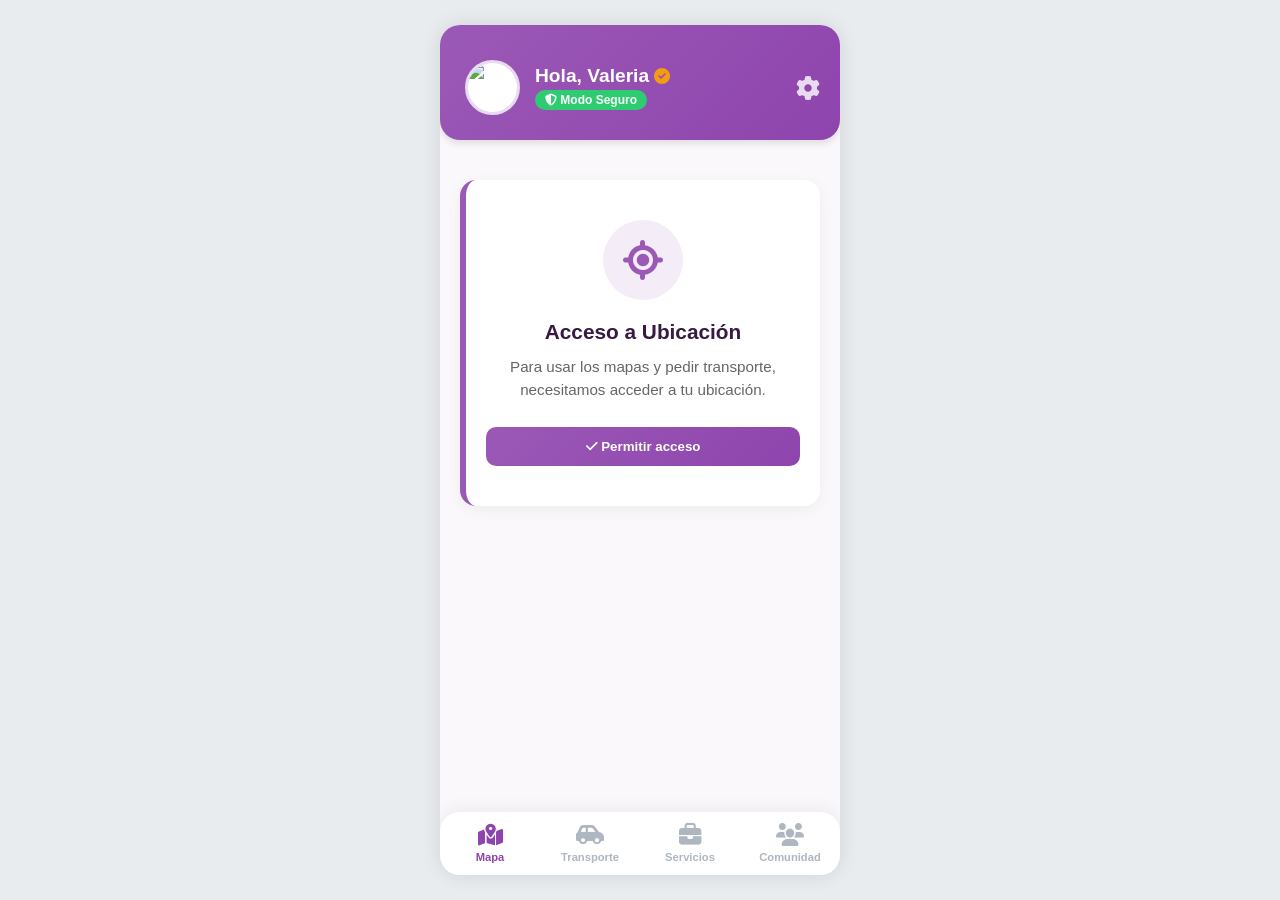
==== index.html @ e9f12853 "Primer commit" ====
<!DOCTYPE html>
<html lang="es">
<head>
    <meta charset="UTF-8">
    <meta name="viewport" content="width=device-width, initial-scale=1.0, maximum-scale=1.0, user-scalable=no">
    <title>App Segura - Interfaz Principal</title>
    
    <!-- Librerías externas -->
    <link rel="stylesheet" href="https://cdnjs.cloudflare.com/ajax/libs/font-awesome/6.4.0/css/all.min.css">
    <link rel="stylesheet" href="https://unpkg.com/leaflet@1.9.4/dist/leaflet.css" />
    <script src="https://unpkg.com/leaflet@1.9.4/dist/leaflet.js"></script>
    
    <!-- Estilos propios -->
    <link rel="stylesheet" href="uni-styles.css">
</head>
<body>

    <div class="app-container">
        
        <!-- Header -->
        <header class="header-perfil">
            <div class="perfil-info-agrupado" onclick="abrirModalPerfil()" title="Ver mi perfil">
                <img src="https://cdn-icons-png.flaticon.com/512/4140/4140047.png" alt="Perfil" id="mi-foto-perfil" class="foto-perfil">
                <div class="info-perfil">
                    <h2>Hola, Valeria <i class="fa-solid fa-circle-check" style="color: #f39c12; font-size: 1rem;"></i></h2>
                    <div class="etiqueta-segura"><i class="fa-solid fa-shield-halved"></i> Modo Seguro</div>
                </div>
            </div>
            <i class="fa-solid fa-gear btn-engranaje" onclick="cambiarVista('configuracion', null)"></i>
        </header>

        <!-- Contenedor de Modales (se carga dinámicamente) -->
        <div id="contenedor-modales"></div>

        <!-- Contenedor de Vistas (se cargan dinámicamente) -->
        <main class="contenido-vistas" id="contenido-vistas"></main>

        <!-- Barra de Navegación Inferior -->
        <nav class="barra-inferior">
            <div class="nav-item activo" id="nav-mapa" onclick="cambiarVista('mapa', this)">
                <i class="fa-solid fa-map-location-dot"></i>
                <span>Mapa</span>
            </div>
            <div class="nav-item" id="nav-transporte" onclick="cambiarVista('transporte', this)">
                <i class="fa-solid fa-car-side"></i>
                <span>Transporte</span>
            </div>
            <div class="nav-item" id="nav-servicios" onclick="cambiarVista('servicios', this)">
                <i class="fa-solid fa-briefcase"></i>
                <span>Servicios</span>
            </div>
            <div class="nav-item" id="nav-comunidad" onclick="cambiarVista('comunidad', this)">
                <i class="fa-solid fa-users"></i>
                <span>Comunidad</span>
            </div>
        </nav>
    </div>

    <!-- Scripts organizados por módulos -->
    <script src="js/datos.js"></script>
    <script src="js/ui-modales.js"></script>
    <script src="js/mapa.js"></script>
    <script src="js/transporte.js"></script>
    <script src="js/servicios.js"></script>
    <script src="js/comunidad.js"></script>
    <script src="js/configuracion.js"></script>
    <script src="js/navegacion.js"></script>
    <script src="js/sistema-alertas.js"></script>
    <script src="js/cargar-vistas.js"></script>
</body>
</html>
---- uni-styles.css ----
/* --- ESTILOS GENERALES --- */
* { box-sizing: border-box; margin: 0; padding: 0; font-family: 'Segoe UI', Tahoma, Geneva, Verdana, sans-serif; }
body { background-color: #e9ecef; display: flex; justify-content: center; align-items: center; height: 100vh; overflow: hidden; }
.app-container { width: 100%; max-width: 400px; height: 100vh; background-color: #fbf8fc; display: flex; flex-direction: column; position: relative; box-shadow: 0 0 20px rgba(0,0,0,0.1); overflow: hidden; }
@media (min-width: 401px) { .app-container { border-radius: 20px; height: 95vh; max-height: 850px; } }

/* --- ENCABEZADO --- */
.header-perfil { background: linear-gradient(135deg, #9b59b6, #8e44ad); color: white; padding: 30px 20px 20px 20px; display: flex; align-items: center; justify-content: space-between; border-bottom-left-radius: 20px; border-bottom-right-radius: 20px; box-shadow: 0 4px 6px rgba(0,0,0,0.1); z-index: 10; }
.perfil-info-agrupado { display: flex; align-items: center; cursor: pointer; transition: transform 0.2s; padding: 5px; border-radius: 10px; }
.perfil-info-agrupado:active { transform: scale(0.95); background: rgba(255,255,255,0.1); }
.foto-perfil { width: 55px; height: 55px; border-radius: 50%; border: 3px solid #e8daef; object-fit: cover; margin-right: 15px; background: white; }
.info-perfil h2 { font-size: 1.2rem; margin-bottom: 3px; display: flex; align-items: center; gap: 5px; }
.etiqueta-segura { background-color: #2ecc71; color: white; font-size: 0.75rem; padding: 3px 10px; border-radius: 12px; font-weight: bold; display: inline-block; }
.btn-engranaje { font-size: 1.5rem; color: #e8daef; cursor: pointer; transition: transform 0.3s, color 0.3s; }

/* --- MODALES REUTILIZABLES --- */
.modal-overlay { position: absolute; top: 0; left: 0; width: 100%; height: 100%; background: rgba(0,0,0,0.6); z-index: 999; display: none; align-items: center; justify-content: center; opacity: 0; transition: opacity 0.3s; backdrop-filter: blur(3px); }
.modal-overlay.mostrar { display: flex; opacity: 1; }
.modal-contenido { background: white; padding: 30px 20px; border-radius: 20px; width: 85%; max-height: 80vh; overflow-y: auto; text-align: center; position: relative; transform: translateY(20px); transition: transform 0.3s; box-shadow: 0 10px 25px rgba(0,0,0,0.2); border-top: 8px solid #9b59b6; }
.modal-overlay.mostrar .modal-contenido { transform: translateY(0); }
.btn-cerrar-modal { position: absolute; top: 15px; right: 15px; font-size: 1.2rem; color: #ccc; cursor: pointer; border: none; background: none; padding: 5px; }
.foto-modal { width: 80px; height: 80px; border-radius: 50%; border: 4px solid #e8daef; object-fit: cover; margin-bottom: 10px; }
.dato-perfil { margin-bottom: 12px; text-align: left; background: #fbf8fc; padding: 12px 15px; border-radius: 12px; border-left: 3px solid #d2b4de; }
.dato-perfil label { display: block; font-size: 0.75rem; color: #888; margin-bottom: 4px; text-transform: uppercase; font-weight: bold; letter-spacing: 0.5px; }
.dato-perfil span { font-size: 1rem; color: #333; font-weight: 500; }
.resena-caja { background: #f8f9fa; padding: 12px; border-radius: 10px; font-size: 0.85rem; color: #555; margin-bottom: 8px; border-left: 3px solid #2ecc71; text-align: left; }

/* --- VISTAS GLOBALES --- */
.contenido-vistas { flex-grow: 1; overflow-y: auto; padding: 20px; padding-bottom: 80px; }
.vista { display: none; animation: fadeIn 0.3s ease-in-out; }
.vista.activa { display: block; }
.oculto { display: none !important; }
@keyframes fadeIn { from { opacity: 0; transform: translateY(10px); } to { opacity: 1; transform: translateY(0); } }
.titulo-seccion { color: #351a42; margin-bottom: 15px; font-weight: bold; font-size: 1.3rem; }

/* --- MAPAS Y TARJETAS --- */
.contenedor-mapa-estilo { position: relative; border-radius: 16px; overflow: hidden; box-shadow: 0 4px 15px rgba(142,68,173,0.15); margin-bottom: 15px; background-color: #e8daef; }
#mapa-interactivo, #mapa-transporte, #mapa-negocio, #mapa-geocerca { height: 230px; width: 100%; border: none; z-index: 1; }

.tarjeta-estilo-imagen { background-color: white; padding: 20px; border-radius: 16px; box-shadow: 0 4px 15px rgba(0,0,0,0.05); margin-bottom: 15px; border-left: 6px solid #9b59b6; cursor: pointer; transition: transform 0.2s; }
.tarjeta-estilo-imagen:active { transform: scale(0.98); }
.tarjeta-estilo-imagen h4 { color: #351a42; margin-bottom: 12px; font-size: 1.1rem; }
.lista-estilo-imagen { list-style: none; color: #666; font-size: 0.95rem; }
.lista-estilo-imagen li { margin-bottom: 12px; display: flex; align-items: center; gap: 10px; padding: 8px; border-radius: 8px; transition: background 0.2s; cursor: pointer; }
.pin-rosado { color: #d81b60; font-size: 1.2rem; }
.item-interactivo:hover { background-color: #f4ecf7; transform: translateX(5px); transition: all 0.2s; }

/* --- MARCADOR USUARIA --- */
.contenedor-marcador-usuaria { background-color: white; border: 3px solid #8e44ad; border-radius: 50%; width: 45px; height: 45px; display: flex; align-items: center; justify-content: center; box-shadow: 0 0 15px rgba(142,68,173,0.8); animation: pulso-usuaria 2s infinite; }
.icono-marcador-usuaria { color: #8e44ad; font-size: 24px; }
@keyframes pulso-usuaria { 0% { box-shadow: 0 0 0 0 rgba(142,68,173,0.7); } 70% { box-shadow: 0 0 0 15px rgba(142,68,173,0); } 100% { box-shadow: 0 0 0 0 rgba(142,68,173,0); } }

/* --- TRANSPORTE Y SERVICIOS --- */
.input-viaje-container { display: flex; align-items: center; gap: 10px; margin-bottom: 12px; background: #f8f9fa; padding: 12px; border-radius: 10px; border: 1px solid #eee; }
.input-viaje { border: none; background: transparent; width: 100%; outline: none; color: #333; font-size: 0.95rem; }
.tarjeta-conductora, .tarjeta-perfil { background: white; border: 1px solid #f0e6f6; border-radius: 12px; padding: 15px; display: flex; align-items: center; gap: 15px; cursor: pointer; box-shadow: 0 2px 8px rgba(0,0,0,0.03); margin-bottom:10px; transition: transform 0.2s, border-color 0.2s; }
.tarjeta-conductora:hover, .tarjeta-perfil:hover { transform: scale(1.02); border-color: #9b59b6; }
.avatar-conductora { width: 55px; height: 55px; border-radius: 50%; object-fit: cover; border: 3px solid #e8daef; }
.info-conductora { flex-grow: 1; }
.nombre-conductora { font-weight: bold; color: #333; font-size: 1rem; display: flex; align-items: center; gap: 5px; margin-bottom: 3px; }
.auto-conductora { font-size: 0.8rem; color: #666; }
.precio-conductora { font-weight: bold; color: #9b59b6; font-size: 1.2rem; text-align: right; }

.btn-volver { background: none; border: none; color: #8e44ad; font-weight: bold; font-size: 1rem; cursor: pointer; margin-bottom: 15px; display: flex; align-items: center; gap: 5px; padding:0; }
.pestañas-toggle { display: flex; background: #e8daef; border-radius: 12px; overflow: hidden; margin-bottom: 15px; }
.tab-btn { flex: 1; padding: 10px; border: none; background: transparent; font-weight: bold; color: #8e44ad; cursor: pointer; transition: 0.3s; }
.tab-btn.activo { background: #9b59b6; color: white; }
.lista-perfiles { display: flex; flex-direction: column; gap: 10px; }
.categoria-chip { background: #f4ecf7; color: #9b59b6; padding: 4px 10px; border-radius: 20px; font-size: 0.75rem; font-weight: bold; display: inline-block; margin-bottom: 5px; }

/* --- COMUNIDAD, ALERTAS Y CHAT --- */
.tarjeta-acordeon { background-color: white; border-radius: 16px; box-shadow: 0 4px 10px rgba(0,0,0,0.05); margin-bottom: 15px; overflow: hidden; border-left: 6px solid #9b59b6; }
.acordeon-header { padding: 18px 20px; display: flex; justify-content: space-between; align-items: center; cursor: pointer; background-color: white; }
.acordeon-header h4 { color: #351a42; margin: 0; font-size: 1.1rem; display: flex; align-items: center; gap: 10px; }
.acordeon-contenido { padding: 0 20px 20px 20px; display: none; border-top: 1px solid #f0e6f6; margin-top: 5px; padding-top: 15px; animation: fadeIn 0.3s; }
.icono-flecha { transition: transform 0.3s; color: #9b59b6; font-size: 1.2rem; }
.acordeon-header.activo .icono-flecha { transform: rotate(180deg); }
.acordeon-header.activo + .acordeon-contenido { display: block; }

.formulario-alerta { background: #fdfafb; border: 1px solid #f8e8eb; padding: 15px; border-radius: 12px; margin-bottom: 15px; }
.textarea-app { width: 100%; border: 1px solid #f0e6f6; border-radius: 8px; padding: 10px; resize: none; outline: none; font-family: inherit; font-size: 0.9rem; }
.opciones-alerta { display: flex; justify-content: space-between; align-items: center; margin-top: 10px; }
.checkbox-anonimo { font-size: 0.85rem; color: #666; display: flex; align-items: center; gap: 5px; cursor: pointer; font-weight: bold; }

.burbuja-comunidad { background-color: #fdfafb; border: 1px solid #f8e8eb; border-radius: 12px; padding: 15px; margin-bottom: 18px; border-left: 4px solid #9b59b6; transition: background 0.2s, transform 0.2s; box-shadow: 0 3px 8px rgba(0,0,0,0.03); cursor:pointer;}
.burbuja-alerta { border-left-color: #e74c3c; } 
.burbuja-alerta:hover { background-color: #fdedef; transform: translateX(5px); }

.alerta-header { display: flex; align-items: center; gap: 8px; margin-bottom: 8px; font-size: 0.9rem; color: #333; }
.avatar-mini { width: 32px; height: 32px; border-radius: 50%; object-fit: cover; background-color: #eee; border: 1px solid #ddd; }
.tiempo { color: #999; font-size: 0.75rem; margin-left: auto; }

.tarjeta-info { background: white; border: 1px solid #f0e6f6; border-radius: 12px; padding: 15px; margin-bottom: 12px; display: flex; gap: 15px; align-items: flex-start; }
.icono-info { background: #f4ecf7; color: #9b59b6; width: 40px; height: 40px; border-radius: 10px; display: flex; align-items: center; justify-content: center; font-size: 1.2rem; flex-shrink: 0; }
.texto-info h5 { color: #351a42; margin-bottom: 5px; font-size: 0.95rem; }
.texto-info p { color: #666; font-size: 0.85rem; line-height: 1.4; }

.btn-emergencia { display: flex; align-items: center; justify-content: space-between; background: #fff; border: 2px solid #fdedef; color: #c0392b; font-weight: bold; text-decoration: none; padding: 15px; border-radius: 12px; margin-bottom: 10px; transition: transform 0.2s, background 0.2s; }
.btn-emergencia:active { transform: scale(0.98); background: #fdedef; }
.btn-emergencia i.icono-izq { font-size: 1.3rem; width: 30px; text-align: center; }
.btn-emergencia i.icono-der { color: #e74c3c; opacity: 0.5; }

/* --- BOTONES COMPARTIDOS --- */
.btn-accion { background: linear-gradient(135deg, #9b59b6, #8e44ad); color: white; padding: 12px; border: none; border-radius: 10px; cursor: pointer; width: 100%; margin-top: 10px; font-weight: bold; transition: 0.2s; display: block; text-align: center; text-decoration: none; box-sizing: border-box;}
.btn-secundario { background: white; color: #8e44ad; border: 2px solid #8e44ad; }
.btn-llamar { background: linear-gradient(135deg, #2ecc71, #27ae60); }
.btn-alerta-rojo { margin-top: 0; padding: 8px 15px; width: auto; background: linear-gradient(135deg, #e74c3c, #c0392b); font-size: 0.9rem; }

/* --- CONFIGURACIÓN --- */
.fila-ajuste { display: flex; justify-content: space-between; align-items: center; margin-bottom: 10px; }
.switch { position: relative; display: inline-block; width: 50px; height: 26px; }
.switch input { opacity: 0; width: 0; height: 0; }
.slider { position: absolute; cursor: pointer; top: 0; left: 0; right: 0; bottom: 0; background-color: #ccc; transition: .4s; border-radius: 26px; }
.slider:before { position: absolute; content: ""; height: 18px; width: 18px; left: 4px; bottom: 4px; background-color: white; transition: .4s; border-radius: 50%; }
input:checked + .slider { background-color: #e056fd; } input:checked + .slider:before { transform: translateX(24px); }
.input-form { width: 100%; padding: 12px; margin-top: 10px; border: 2px solid #f0e6f6; border-radius: 10px; outline: none; transition: 0.3s; }
.separador-elegante { border: 0; height: 1px; background: linear-gradient(to right, transparent, #d2b4de, transparent); margin: 25px 0; }

/* Calendario */
.calendario-header { display: flex; justify-content: space-between; align-items: center; margin-top: 15px; margin-bottom: 10px; color: #4a235a; font-weight: bold; }
.dias-semana { display: grid; grid-template-columns: repeat(7, 1fr); text-align: center; font-size: 0.75rem; color: #888; font-weight: bold; margin-bottom: 5px; }
.dias-grid { display: grid; grid-template-columns: repeat(7, 1fr); gap: 5px; text-align: center; }
.dia { padding: 8px 0; border-radius: 8px; font-size: 0.9rem; cursor: pointer; background-color: #f8f9fa; color: #555; transition: 0.2s; border: 1px solid transparent; }
.fase-periodo { background-color: #ff7675; color: white; font-weight: bold; }
.fase-fertil { background-color: #74b9ff; color: white; font-weight: bold; }
.fase-infertil { background-color: #e8daef; color: #4a235a; }
.dia-vacio { background-color: transparent; cursor: default; }
.leyenda { display: flex; justify-content: space-around; font-size: 0.7rem; margin-top: 15px; padding-top: 10px; border-top: 1px dashed #eee; }
.punto-color { display: inline-block; width: 10px; height: 10px; border-radius: 50%; margin-right: 4px; vertical-align: middle; }
.caja-ia { background-color: #f4ecf7; padding: 15px; border-radius: 10px; margin-top: 15px; border: 1px dashed #9b59b6; display: none; }

/* --- BARRA INFERIOR --- */
.barra-inferior { position: absolute; bottom: 0; width: 100%; background-color: white; display: flex; justify-content: space-around; padding: 12px 0; box-shadow: 0 -5px 15px rgba(0,0,0,0.05); border-top-left-radius: 20px; border-top-right-radius: 20px; z-index: 10; }
.nav-item { display: flex; flex-direction: column; align-items: center; color: #aeb6bf; cursor: pointer; transition: color 0.3s; width: 25%; } 
.nav-item i { font-size: 1.4rem; margin-bottom: 5px; }
.nav-item span { font-size: 0.7rem; font-weight: 600; }
.nav-item.activo { color: #8e44ad; }
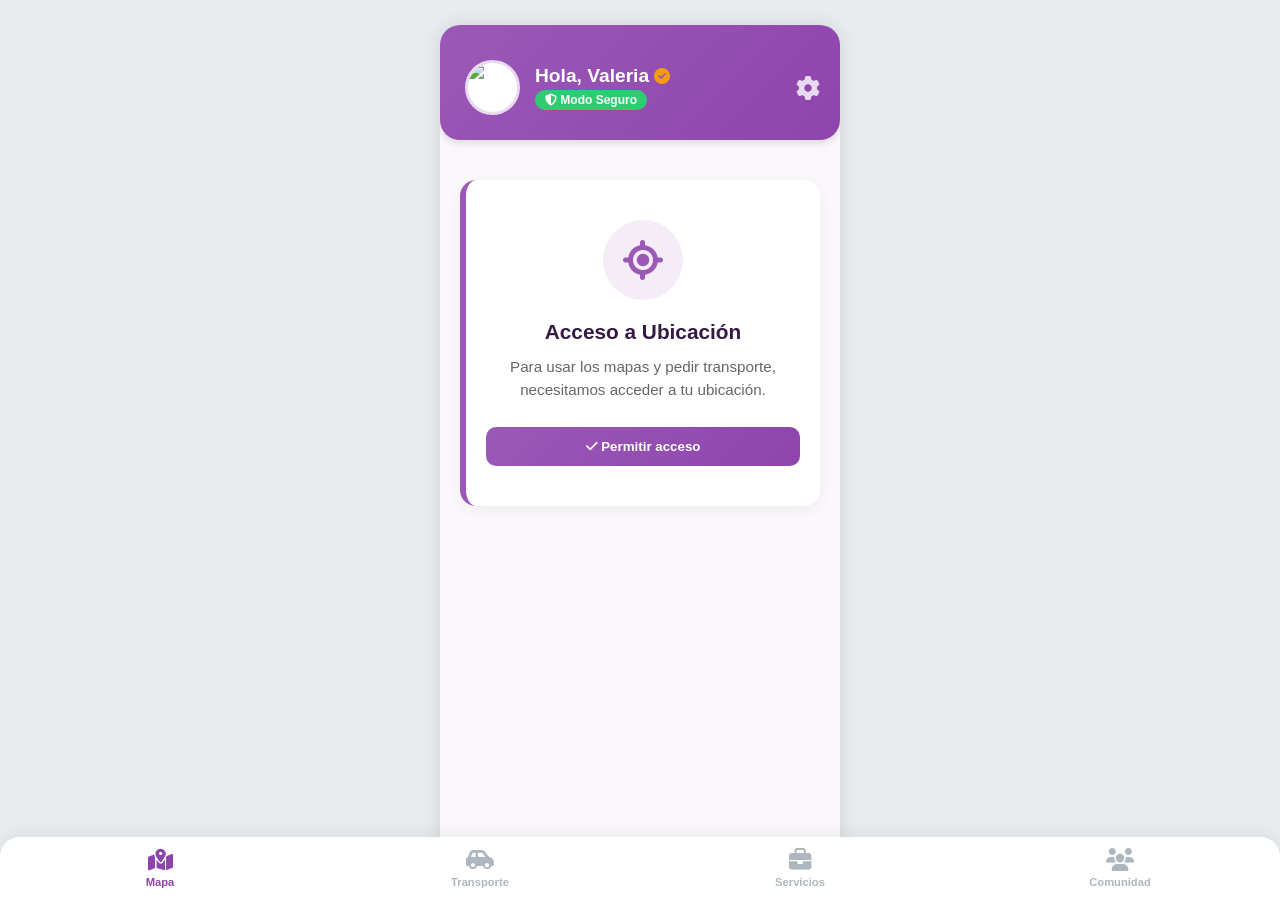
==== commit 3c4b6299: "Arreglos visualez y recarga" ====
--- a/index.html
+++ b/index.html
@@ -2,7 +2,9 @@
 <html lang="es">
 <head>
     <meta charset="UTF-8">
-    <meta name="viewport" content="width=device-width, initial-scale=1.0, maximum-scale=1.0, user-scalable=no">
+    <meta name="viewport" content="width=device-width, initial-scale=1.0, maximum-scale=1.0, user-scalable=no, viewport-fit=cover">
+    <meta name="apple-mobile-web-app-capable" content="yes">
+    <meta name="mobile-web-app-capable" content="yes">
     <title>App Segura - Interfaz Principal</title>
     
     <!-- Librerías externas -->
@@ -54,6 +56,9 @@
                 <span>Comunidad</span>
             </div>
         </nav>
+        
+        <!-- Espaciador para botones del sistema en celulares -->
+        <div class="espaciador-sistema"></div>
     </div>
 
     <!-- Scripts organizados por módulos -->
--- a/uni-styles.css
+++ b/uni-styles.css
@@ -26,11 +26,18 @@
 .resena-caja { background: #f8f9fa; padding: 12px; border-radius: 10px; font-size: 0.85rem; color: #555; margin-bottom: 8px; border-left: 3px solid #2ecc71; text-align: left; }
 
 /* --- VISTAS GLOBALES --- */
-.contenido-vistas { flex-grow: 1; overflow-y: auto; padding: 20px; padding-bottom: 80px; }
+.contenido-vistas { 
+    flex-grow: 1; 
+    overflow-y: auto; 
+    padding: 20px; 
+    padding-bottom: 120px; /* Default para celulares */
+}
 .vista { display: none; animation: fadeIn 0.3s ease-in-out; }
 .vista.activa { display: block; }
 .oculto { display: none !important; }
 @keyframes fadeIn { from { opacity: 0; transform: translateY(10px); } to { opacity: 1; transform: translateY(0); } }
+@keyframes slideDown { from { opacity: 0; transform: translate(-50%, -20px); } to { opacity: 1; transform: translate(-50%, 0); } }
+@keyframes slideUp { from { opacity: 1; transform: translate(-50%, 0); } to { opacity: 0; transform: translate(-50%, -20px); } }
 .titulo-seccion { color: #351a42; margin-bottom: 15px; font-weight: bold; font-size: 1.3rem; }
 
 /* --- MAPAS Y TARJETAS --- */
@@ -130,7 +137,64 @@
 .caja-ia { background-color: #f4ecf7; padding: 15px; border-radius: 10px; margin-top: 15px; border: 1px dashed #9b59b6; display: none; }
 
 /* --- BARRA INFERIOR --- */
-.barra-inferior { position: absolute; bottom: 0; width: 100%; background-color: white; display: flex; justify-content: space-around; padding: 12px 0; box-shadow: 0 -5px 15px rgba(0,0,0,0.05); border-top-left-radius: 20px; border-top-right-radius: 20px; z-index: 10; }
+.barra-inferior { 
+    position: fixed; /* Cambio de absolute a fixed */
+    bottom: 0; 
+    left: 0;
+    right: 0;
+    width: 100%; 
+    background-color: white; 
+    display: flex; 
+    justify-content: space-around; 
+    padding: 12px 0; 
+    box-shadow: 0 -5px 15px rgba(0,0,0,0.05); 
+    border-top-left-radius: 20px; 
+    border-top-right-radius: 20px; 
+    z-index: 10; 
+}
+
+/* Espaciador invisible para botones del sistema */
+.espaciador-sistema {
+    position: fixed;
+    bottom: 0;
+    left: 0;
+    right: 0;
+    height: 0;
+    background: transparent;
+    pointer-events: none;
+    z-index: 9;
+}
+
+/* Ajuste para celulares (pantallas angostas) */
+@media (max-width: 600px) {
+    .barra-inferior {
+        padding: 15px 0 35px 0; /* Más padding abajo para botones del sistema */
+    }
+    
+    .espaciador-sistema {
+        height: 40px; /* Espacio extra para botones del sistema */
+    }
+    
+    .contenido-vistas {
+        padding-bottom: 160px; /* Mucho más espacio en celulares */
+    }
+}
+
+/* Ajuste para tablets y PC (pantallas anchas) */
+@media (min-width: 601px) {
+    .barra-inferior {
+        padding: 12px 0;
+    }
+    
+    .espaciador-sistema {
+        height: 0; /* Sin espacio extra en PC */
+    }
+    
+    .contenido-vistas {
+        padding-bottom: 100px; /* Menos espacio en PC */
+    }
+}
+
 .nav-item { display: flex; flex-direction: column; align-items: center; color: #aeb6bf; cursor: pointer; transition: color 0.3s; width: 25%; } 
 .nav-item i { font-size: 1.4rem; margin-bottom: 5px; }
 .nav-item span { font-size: 0.7rem; font-weight: 600; }
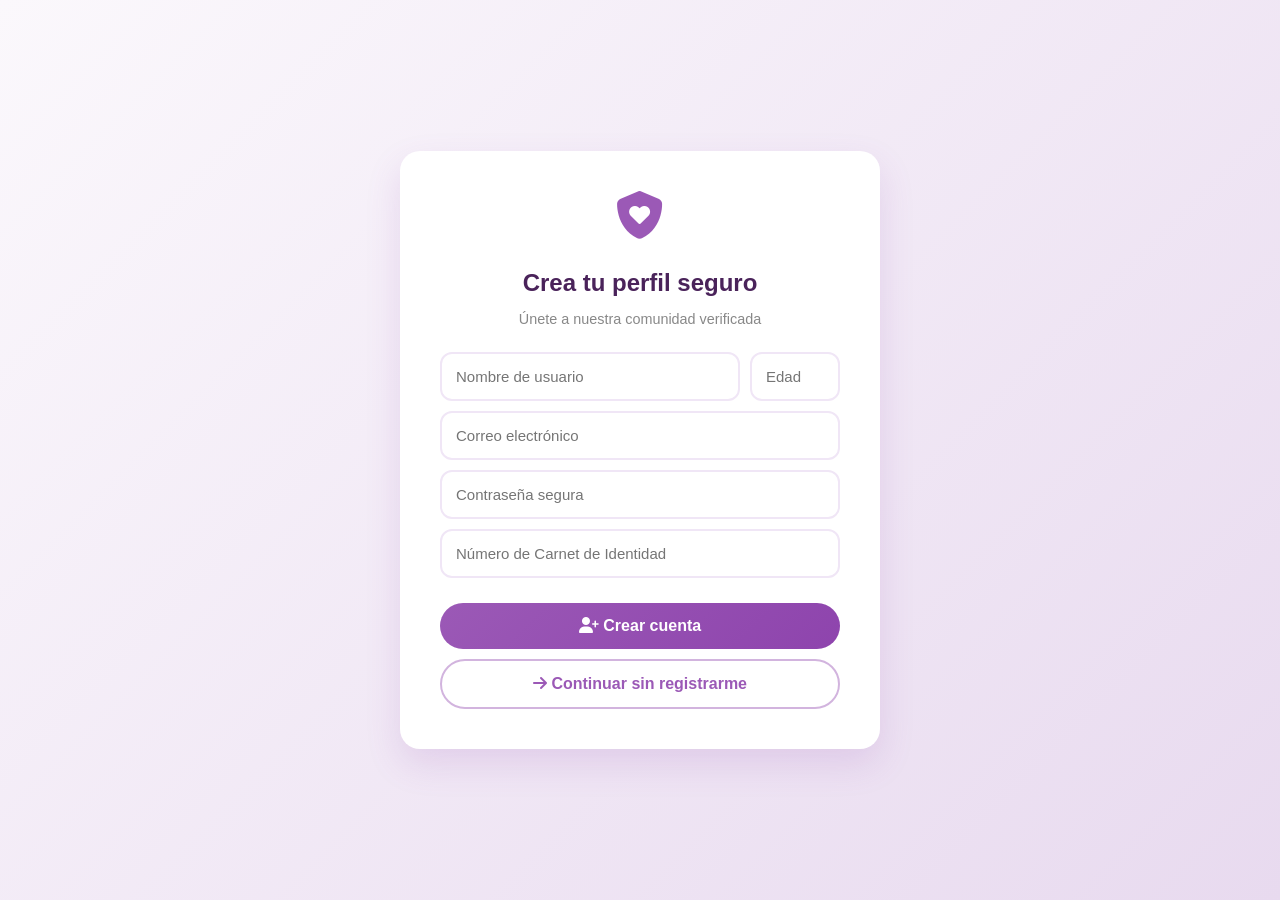
==== commit ad844cf0: "Arreglos visualez y recarga" ====
--- a/index.html
+++ b/index.html
@@ -2,75 +2,306 @@
 <html lang="es">
 <head>
     <meta charset="UTF-8">
-    <meta name="viewport" content="width=device-width, initial-scale=1.0, maximum-scale=1.0, user-scalable=no, viewport-fit=cover">
+    <meta name="viewport" content="width=device-width, initial-scale=1.0, viewport-fit=cover">
     <meta name="apple-mobile-web-app-capable" content="yes">
     <meta name="mobile-web-app-capable" content="yes">
-    <title>App Segura - Interfaz Principal</title>
-    
-    <!-- Librerías externas -->
+    <title>Registro Seguro</title>
     <link rel="stylesheet" href="https://cdnjs.cloudflare.com/ajax/libs/font-awesome/6.4.0/css/all.min.css">
-    <link rel="stylesheet" href="https://unpkg.com/leaflet@1.9.4/dist/leaflet.css" />
-    <script src="https://unpkg.com/leaflet@1.9.4/dist/leaflet.js"></script>
-    
-    <!-- Estilos propios -->
-    <link rel="stylesheet" href="uni-styles.css">
+    <style>
+        body {
+            font-family: 'Segoe UI', Tahoma, Geneva, Verdana, sans-serif;
+            background: linear-gradient(135deg, #fbf8fc, #e8daef);
+            display: flex;
+            justify-content: center;
+            align-items: center;
+            min-height: 100vh;
+            margin: 0;
+            padding: 20px;
+            box-sizing: border-box;
+        }
+
+        .contenedor {
+            background-color: white;
+            padding: 40px;
+            border-radius: 20px;
+            box-shadow: 0 15px 35px rgba(142, 68, 173, 0.15);
+            width: 100%;
+            max-width: 400px;
+            text-align: center;
+        }
+
+        .logo-registro { font-size: 3rem; color: #9b59b6; margin-bottom: 10px; }
+        h2 { color: #4a235a; margin-bottom: 5px; }
+        p.subtitulo { color: #888; font-size: 0.9rem; margin-bottom: 25px; }
+
+        .fila-doble { display: flex; gap: 10px; margin: 10px 0; }
+        .fila-doble .campo-wrapper { flex: 1; margin: 0; }
+        .fila-doble .campo-wrapper.estrecho { flex: 0 0 90px; }
+
+        .campo-wrapper { position: relative; margin: 10px 0; }
+
+        input[type="email"],
+        input[type="password"],
+        input[type="text"],
+        input[type="number"] {
+            width: 100%;
+            padding: 14px;
+            border: 2px solid #f0e6f6;
+            border-radius: 12px;
+            box-sizing: border-box;
+            outline: none;
+            transition: border-color 0.3s;
+            font-size: 15px;
+        }
+        input:focus { border-color: #9b59b6; }
+        input.campo-error { border-color: #e74c3c !important; background: #fff5f5; }
+        input.campo-ok    { border-color: #27ae60 !important; background: #f5fff8; }
+
+        input[type="number"]::-webkit-inner-spin-button,
+        input[type="number"]::-webkit-outer-spin-button { -webkit-appearance: none; margin: 0; }
+        input[type="number"] { -moz-appearance: textfield; }
+
+        .icono-campo {
+            position: absolute; right: 10px; top: 50%;
+            transform: translateY(-50%); font-size: 0.9rem; display: none;
+        }
+        .icono-campo.error { color: #e74c3c; display: block; }
+        .icono-campo.ok    { color: #27ae60; display: block; }
+        .icono-campo.carga { color: #9b59b6; display: block; }
+
+        .msg-error {
+            color: #e74c3c; font-size: 0.82rem; text-align: left;
+            margin: -4px 0 4px 4px; display: none; animation: aparecer 0.3s ease;
+        }
+
+        button {
+            background: linear-gradient(135deg, #9b59b6, #8e44ad);
+            color: white; padding: 14px 20px; border: none; border-radius: 25px;
+            cursor: pointer; margin-top: 15px; width: 100%; font-size: 16px;
+            font-weight: bold; transition: transform 0.2s, box-shadow 0.2s;
+        }
+        button:hover { transform: translateY(-2px); box-shadow: 0 5px 15px rgba(142,68,173,0.4); }
+        button:disabled { background: #d2b4de; cursor: not-allowed; transform: none; box-shadow: none; }
+
+        .mensaje-final {
+            font-weight: bold; display: none; margin-top: 15px;
+            padding: 15px; border-radius: 12px; text-align: left;
+            animation: aparecer 0.4s ease;
+        }
+        .mensaje-final.verificado   { color: #8e44ad; background: #f4ecf7; border-left: 5px solid #8e44ad; }
+
+        @keyframes aparecer {
+            from { opacity: 0; transform: translateY(8px); }
+            to   { opacity: 1; transform: translateY(0); }
+        }
+
+        .btn-omitir-login {
+            background: white !important;
+            color: #9b59b6 !important;
+            border: 2px solid #d2b4de !important;
+            margin-top: 10px;
+        }
+        .btn-omitir-login:hover {
+            background: #f9f2fd !important;
+            border-color: #9b59b6 !important;
+        }
+    </style>
 </head>
 <body>
 
-    <div class="app-container">
-        
-        <!-- Header -->
-        <header class="header-perfil">
-            <div class="perfil-info-agrupado" onclick="abrirModalPerfil()" title="Ver mi perfil">
-                <img src="https://cdn-icons-png.flaticon.com/512/4140/4140047.png" alt="Perfil" id="mi-foto-perfil" class="foto-perfil">
-                <div class="info-perfil">
-                    <h2>Hola, Valeria <i class="fa-solid fa-circle-check" style="color: #f39c12; font-size: 1rem;"></i></h2>
-                    <div class="etiqueta-segura"><i class="fa-solid fa-shield-halved"></i> Modo Seguro</div>
-                </div>
+<div class="contenedor">
+    <i class="fa-solid fa-shield-heart logo-registro"></i>
+    <h2>Crea tu perfil seguro</h2>
+    <p class="subtitulo">Únete a nuestra comunidad verificada</p>
+
+    <form id="formulario-registro" onsubmit="return false;">
+        <!-- Nombre de usuario + Edad -->
+        <div class="fila-doble">
+            <div class="campo-wrapper">
+                <input type="text" id="nombre" placeholder="Nombre de usuario" required autocomplete="off">
             </div>
-            <i class="fa-solid fa-gear btn-engranaje" onclick="cambiarVista('configuracion', null)"></i>
-        </header>
-
-        <!-- Contenedor de Modales (se carga dinámicamente) -->
-        <div id="contenedor-modales"></div>
-
-        <!-- Contenedor de Vistas (se cargan dinámicamente) -->
-        <main class="contenido-vistas" id="contenido-vistas"></main>
-
-        <!-- Barra de Navegación Inferior -->
-        <nav class="barra-inferior">
-            <div class="nav-item activo" id="nav-mapa" onclick="cambiarVista('mapa', this)">
-                <i class="fa-solid fa-map-location-dot"></i>
-                <span>Mapa</span>
+            <div class="campo-wrapper estrecho">
+                <input type="number" id="edad" placeholder="Edad" min="13" max="120" required>
             </div>
-            <div class="nav-item" id="nav-transporte" onclick="cambiarVista('transporte', this)">
-                <i class="fa-solid fa-car-side"></i>
-                <span>Transporte</span>
-            </div>
-            <div class="nav-item" id="nav-servicios" onclick="cambiarVista('servicios', this)">
-                <i class="fa-solid fa-briefcase"></i>
-                <span>Servicios</span>
-            </div>
-            <div class="nav-item" id="nav-comunidad" onclick="cambiarVista('comunidad', this)">
-                <i class="fa-solid fa-users"></i>
-                <span>Comunidad</span>
-            </div>
-        </nav>
-        
-        <!-- Espaciador para botones del sistema en celulares -->
-        <div class="espaciador-sistema"></div>
+        </div>
+
+        <!-- Correo -->
+        <div class="campo-wrapper">
+            <input type="email" id="correo" placeholder="Correo electrónico" required autocomplete="off">
+            <span class="icono-campo" id="icono-correo"></span>
+        </div>
+        <p class="msg-error" id="error-correo">
+            <i class="fa-solid fa-circle-exclamation"></i> Este correo ya tiene una cuenta registrada.
+        </p>
+
+        <!-- Contraseña -->
+        <div class="campo-wrapper">
+            <input type="password" id="password" placeholder="Contraseña segura" required>
+        </div>
+
+        <!-- Carnet -->
+        <div class="campo-wrapper">
+            <input type="text" id="carnet" placeholder="Número de Carnet de Identidad" required autocomplete="off">
+            <span class="icono-campo" id="icono-carnet"></span>
+        </div>
+        <p class="msg-error" id="error-carnet">
+            <i class="fa-solid fa-circle-exclamation"></i> Este carnet ya está registrado. Por favor usa otro.
+        </p>
+
+        <button type="button" id="btn-registrar" onclick="registrarUsuario()">
+            <i class="fa-solid fa-user-plus"></i> Crear cuenta
+        </button>
+
+        <button type="button" class="btn-omitir-login" onclick="omitirRegistro()">
+            <i class="fa-solid fa-arrow-right"></i> Continuar sin registrarme
+        </button>
+    </form>
+
+    <div id="msg-verificado" class="mensaje-final verificado">
+        <i class="fa-solid fa-circle-check"></i> ¡Cuenta creada exitosamente! Redirigiendo...
     </div>
-
-    <!-- Scripts organizados por módulos -->
-    <script src="js/datos.js"></script>
-    <script src="js/ui-modales.js"></script>
-    <script src="js/mapa.js"></script>
-    <script src="js/transporte.js"></script>
-    <script src="js/servicios.js"></script>
-    <script src="js/comunidad.js"></script>
-    <script src="js/configuracion.js"></script>
-    <script src="js/navegacion.js"></script>
-    <script src="js/sistema-alertas.js"></script>
-    <script src="js/cargar-vistas.js"></script>
+</div>
+
+<script>
+    // URL de tu API PHP (ajusta según tu configuración)
+    const API = "http://localhost/seguridad_app/api.php";
+
+    const inputCorreo = document.getElementById('correo');
+    const inputCarnet = document.getElementById('carnet');
+    const inputNombre = document.getElementById('nombre');
+    const inputEdad = document.getElementById('edad');
+    const errorCorreo = document.getElementById('error-correo');
+    const errorCarnet = document.getElementById('error-carnet');
+    const iconoCorreo = document.getElementById('icono-correo');
+    const iconoCarnet = document.getElementById('icono-carnet');
+
+    function setCampo(input, icono, errorEl, estado) {
+        input.classList.remove('campo-error', 'campo-ok');
+        icono.className = 'icono-campo';
+        icono.innerHTML = '';
+        if (errorEl) errorEl.style.display = 'none';
+        if (estado === 'carga') {
+            icono.classList.add('carga');
+            icono.innerHTML = '<i class="fa-solid fa-spinner fa-spin"></i>';
+        } else if (estado === 'ok') {
+            input.classList.add('campo-ok');
+            icono.classList.add('ok');
+            icono.innerHTML = '<i class="fa-solid fa-circle-check"></i>';
+        } else if (estado === 'error') {
+            input.classList.add('campo-error');
+            icono.classList.add('error');
+            icono.innerHTML = '<i class="fa-solid fa-circle-xmark"></i>';
+            if (errorEl) errorEl.style.display = 'block';
+        }
+    }
+
+    async function apiPost(accion, datos) {
+        try {
+            const r = await fetch(`${API}?accion=${accion}`, {
+                method: 'POST',
+                headers: { 'Content-Type': 'application/json' },
+                body: JSON.stringify(datos)
+            });
+            return await r.json();
+        } catch (e) {
+            console.log('API no disponible, usando modo local');
+            return { ok: false, existe: false, mensaje: 'Modo local' };
+        }
+    }
+
+    // Validación en tiempo real: correo
+    let timerCorreo = null;
+    inputCorreo.addEventListener('input', () => {
+        clearTimeout(timerCorreo);
+        setCampo(inputCorreo, iconoCorreo, errorCorreo, 'neutro');
+        const val = inputCorreo.value.trim();
+        if (!val.includes('@') || val.length < 5) return;
+        setCampo(inputCorreo, iconoCorreo, errorCorreo, 'carga');
+        timerCorreo = setTimeout(async () => {
+            const res = await apiPost('verificar_correo', { correo: val });
+            setCampo(inputCorreo, iconoCorreo, errorCorreo, res.existe ? 'error' : 'ok');
+        }, 600);
+    });
+
+    // Validación en tiempo real: carnet
+    let timerCarnet = null;
+    inputCarnet.addEventListener('input', () => {
+        clearTimeout(timerCarnet);
+        setCampo(inputCarnet, iconoCarnet, errorCarnet, 'neutro');
+        const val = inputCarnet.value.trim();
+        if (val.length < 3) return;
+        setCampo(inputCarnet, iconoCarnet, errorCarnet, 'carga');
+        timerCarnet = setTimeout(async () => {
+            const res = await apiPost('verificar_carnet', { carnet: val });
+            setCampo(inputCarnet, iconoCarnet, errorCarnet, res.existe ? 'error' : 'ok');
+        }, 600);
+    });
+
+    async function registrarUsuario() {
+        const nombre = inputNombre.value.trim();
+        const edad = parseInt(inputEdad.value);
+        const correo = inputCorreo.value.trim();
+        const password = document.getElementById('password').value.trim();
+        const carnet = inputCarnet.value.trim();
+
+        if (!nombre || !edad || !correo || !password || !carnet) {
+            alert('Por favor, completa todos los campos para continuar.');
+            return;
+        }
+        if (edad < 13 || edad > 120) {
+            alert('La edad debe estar entre 13 y 120 años.');
+            return;
+        }
+
+        const btnRegistrar = document.getElementById('btn-registrar');
+        btnRegistrar.disabled = true;
+        btnRegistrar.innerHTML = '<i class="fa-solid fa-spinner fa-spin"></i> Registrando...';
+
+        // Intentar registrar en la API
+        const res = await apiPost('registrar', {
+            nombre_usuario: nombre,
+            edad: edad,
+            correo: correo,
+            password: password,
+            carnet: carnet,
+            foto_rostro: ""
+        });
+
+        // Guardar en sessionStorage (funciona con o sin API)
+        sessionStorage.setItem('usuario', JSON.stringify({
+            nombre: nombre,
+            edad: edad,
+            correo: correo,
+            carnet: carnet,
+            foto: "",
+            verificado: false
+        }));
+
+        document.getElementById('msg-verificado').style.display = 'block';
+        setTimeout(() => { window.location.href = 'app.html'; }, 1500);
+    }
+
+    function omitirRegistro() {
+        // Crear usuario temporal
+        sessionStorage.setItem('usuario', JSON.stringify({
+            nombre: "Usuario Invitado",
+            edad: 0,
+            correo: "",
+            carnet: "",
+            foto: "",
+            verificado: false
+        }));
+        window.location.href = 'app.html';
+    }
+
+    // Verificar si ya hay sesión
+    window.addEventListener('load', () => {
+        const usuario = sessionStorage.getItem('usuario');
+        if (usuario) {
+            window.location.href = 'app.html';
+        }
+    });
+</script>
+
 </body>
 </html>
